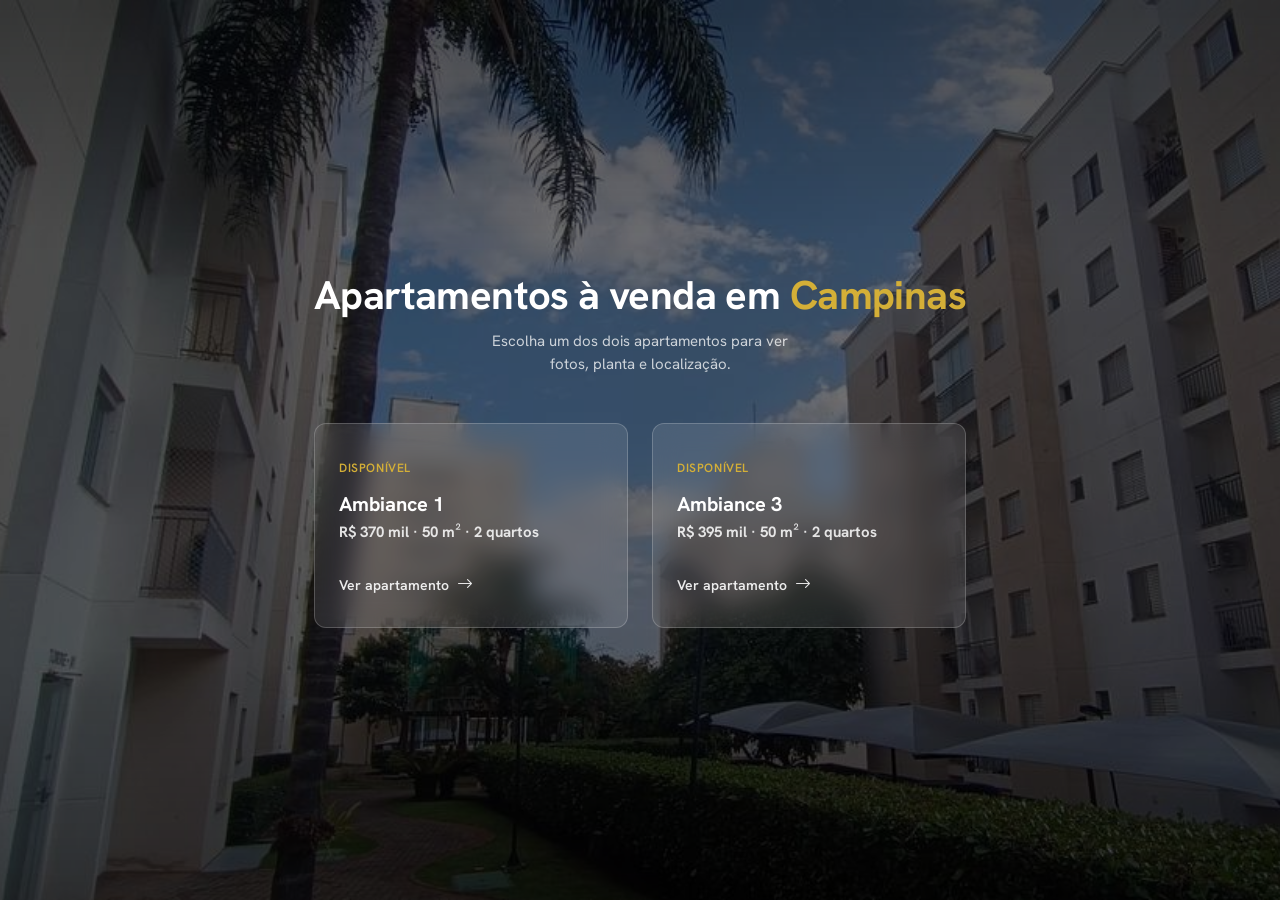
==== index.html @ 7e11f364 "Adiciona site do Ambiance 3, ativa card no hub e corrige caminhos de resources/" ====
<!DOCTYPE html>
<html lang="pt-BR">
<head>
  <meta charset="utf-8">
  <meta name="viewport" content="width=device-width, initial-scale=1">
  <title>Ambiance · Apartamentos à venda em Campinas</title>
  <meta name="description" content="Dois apartamentos à venda nos condomínios Ambiance em Campinas: Ambiance 1 (50 m², 2 quartos, R$ 370 mil) e Ambiance 3 (R$ 395 mil). Fotos, planta e localização.">
  <meta name="theme-color" content="#1a1c1c">
  <link rel="icon" href="favicon.svg" type="image/svg+xml">
  <link rel="canonical" href="https://ambiance1-campinas.vercel.app/">
  <!-- Open Graph -->
  <meta property="og:type" content="website">
  <meta property="og:locale" content="pt_BR">
  <meta property="og:site_name" content="Condomínios Ambiance">
  <meta property="og:title" content="Ambiance · Apartamentos à venda em Campinas">
  <meta property="og:description"
        content="Dois apartamentos à venda nos condomínios Ambiance em Campinas: Ambiance 1 (50 m², 2 quartos, R$ 370 mil) e Ambiance 3 (R$ 395 mil). Fotos, planta e localização.">
  <meta property="og:url" content="https://ambiance1-campinas.vercel.app/">
  <meta property="og:image" content="https://ambiance1-campinas.vercel.app/og-hub.jpg">
  <meta property="og:image:width" content="1200">
  <meta property="og:image:height" content="630">
  <meta property="og:image:alt" content="Página de escolha entre os apartamentos dos condomínios Ambiance 1 e Ambiance 3, em Campinas.">
  <!-- Twitter Card -->
  <meta name="twitter:card" content="summary_large_image">
  <meta name="twitter:title" content="Ambiance · Apartamentos à venda em Campinas">
  <meta name="twitter:description"
        content="Dois apartamentos à venda nos condomínios Ambiance em Campinas: Ambiance 1 (50 m², 2 quartos, R$ 370 mil) e Ambiance 3 (R$ 395 mil). Fotos, planta e localização.">
  <meta name="twitter:image" content="https://ambiance1-campinas.vercel.app/og-hub.jpg">
  <link href="https://fonts.googleapis.com" rel="preconnect">
  <link crossorigin="" href="https://fonts.gstatic.com" rel="preconnect">
  <link href="https://fonts.googleapis.com/css2?family=Hanken+Grotesk:wght@600;700&display=swap" rel="stylesheet">
  <link rel="stylesheet" href="https://cdn.jsdelivr.net/npm/bootstrap-icons@1.11.3/font/bootstrap-icons.css">
  <style>
    * { box-sizing: border-box; }
    body {
      margin: 0;
      min-height: 100vh;
      display: grid;
      place-content: center;
      background: #1a1c1c;             /* inverse-surface — primeiro frame já escuro, sem flash claro */
      color: #ffffff;
      font-family: 'Hanken Grotesk', sans-serif;
      text-align: center;
      padding: 32px 16px;              /* margin-mobile */
    }
    h1 {
      margin: 0 0 12px;
      font-size: clamp(28px, 5vw, 40px);
      font-weight: 700;
      letter-spacing: -0.015em;
      line-height: 1.15;
      color: #ffffff;
    }
    .hub-accent { color: #d4af37; }   /* ouro — realce em "Campinas", como no h1 do site */
    .hub-sub {
      margin: 0 auto 48px;
      max-width: 42ch;                /* linha equilibrada em telas largas */
      font-size: 15px;
      line-height: 1.5;
      color: rgba(255, 255, 255, 0.75);
    }

    .hub-bg {
      position: fixed;
      inset: 0;
      z-index: -1;
    }
    .hub-bg img {
      position: absolute;
      inset: 0;
      width: 100%;
      height: 100%;
      object-fit: cover;
      transition: opacity 500ms ease-out;
    }
    .hub-bg__a1 { opacity: 1; object-position: 30% center; }   /* fatia palmeira+caminho preservada no portrait */
    .hub-bg__a3 { opacity: 0; object-position: center; }        /* torres simétricas; oculta por padrão */

    .hub-bg::after {                 /* véu escuro para o texto permanecer legível */
      content: "";
      position: absolute;
      inset: 0;
      background-color: rgba(0, 0, 0, 0.62);
      background-image: linear-gradient(180deg, rgba(0, 0, 0, 0.35), transparent 28%, transparent 72%, rgba(0, 0, 0, 0.35));
      opacity: 0.9;
      transition: opacity 500ms ease-out;
    }

    /* crossfade via hover/focus nos cards — CSS puro, sem JS */
    body:has(.hub-card--1:hover, .hub-card--1:focus-visible) .hub-bg__a1,
    body:has(.hub-card--3:hover, .hub-card--3:focus-visible) .hub-bg__a3 { opacity: 1; }
    body:has(.hub-card--1:hover, .hub-card--1:focus-visible) .hub-bg__a3,
    body:has(.hub-card--3:hover, .hub-card--3:focus-visible) .hub-bg__a1 { opacity: 0; }

    /* hover em qualquer card: véu alivia para revelar a foto */
    body:has(.hub-card--1:hover, .hub-card--1:focus-visible, .hub-card--3:hover, .hub-card--3:focus-visible) .hub-bg::after { opacity: 0.75; }

    .hub-grid {
      display: grid;
      grid-template-columns: 1fr;      /* empilhado no mobile */
      gap: 24px;                       /* gutter */
      width: min(100%, 760px);
      margin: 0 auto;
    }
    @media (min-width: 640px) {
      .hub-grid { grid-template-columns: 1fr 1fr; }  /* lado a lado */
    }

    .hub-card {
      display: block;
      background: rgba(255, 255, 255, 0.10);        /* glass-panel sobre a foto */
      border: 1px solid rgba(255, 255, 255, 0.20);
      border-radius: 12px;             /* match com rounded-xl (glass-panel) do site */
      backdrop-filter: blur(12px);
      -webkit-backdrop-filter: blur(12px);
      color: #ffffff;
      text-decoration: none;
      transition: box-shadow 250ms ease, transform 250ms ease, border-color 250ms ease;
    }
    a.hub-card:hover,
    a.hub-card:focus-visible {
      border-color: #d4af37;           /* ouro — gold de assinatura do DESIGN.md */
      box-shadow: 0 12px 24px rgba(0, 0, 0, 0.30);  /* Shadow-MD reforçada p/ fundo escuro */
      transform: translateY(-2px);
    }
    a.hub-card:focus-visible {
      outline: 2px solid #d4af37;
      outline-offset: 4px;
    }
    @media (prefers-reduced-motion: reduce) {
      .hub-card, .hub-card .bi { transition: none; }
      a.hub-card:hover, a.hub-card:focus-visible,
      a.hub-card:hover .bi, a.hub-card:focus-visible .bi { transform: none; }
      .hub-bg img, .hub-bg::after { transition: none; }   /* troca de fundo instantânea */
    }

    .hub-card-inner {
      display: flex;
      flex-direction: column;
      align-items: flex-start;         /* leitura à esquerda, como o hero do site em desktop */
      height: 100%;                    /* estica p/ ancorar o CTA na base */
      padding: 32px 24px;              /* padding interno de card do DESIGN.md */
    }

    /* Slot de estado: eyebrow e badge na mesma altura, alinhando os títulos dos cards */
    .hub-card-eyebrow,
    .hub-card-badge {
      display: inline-flex;
      align-items: center;
      min-height: 24px;
      margin-bottom: 12px;
      font-size: 12px;
      font-weight: 600;
      letter-spacing: 0.05em;          /* label-md do DESIGN.md */
      text-transform: uppercase;
    }
    .hub-card-eyebrow { color: #d4af37; }
    .hub-card-badge {
      padding: 4px 12px;
      border: 1px solid rgba(255, 255, 255, 0.25);
      border-radius: 9999px;           /* rounded-full */
      background: rgba(255, 255, 255, 0.12);        /* chip glass, ecoa o próprio card */
      color: rgba(255, 255, 255, 0.80);
    }

    .hub-card-title { margin: 0 0 6px; font-size: 20px; font-weight: 700; line-height: 1.2; }
    .hub-card-value  { font-size: 15px; font-weight: 700; color: rgba(255, 255, 255, 0.85); }

    .hub-card-cta {
      display: inline-flex;
      align-items: center;
      gap: 8px;
      margin-top: auto;                /* CTA ancorado na base do card */
      padding-top: 32px;
      font-size: 14px;
      font-weight: 600;
      color: rgba(255, 255, 255, 0.90);
    }
    .hub-card .bi {
      font-size: 16px;
      transition: transform 250ms ease, color 250ms ease;
    }
    a.hub-card:hover .bi,
    a.hub-card:focus-visible .bi { transform: translateX(4px); color: #d4af37; }
  </style>
</head>
<body>
  <div class="hub-bg" aria-hidden="true">
    <img class="hub-bg__a1" src="ambiance-1/ambiance1-bg-1280.jpg" srcset="ambiance-1/ambiance1-bg-800.jpg 800w, ambiance-1/ambiance1-bg-1280.jpg 1280w, ambiance-1/ambiance1-bg-1920.jpg 1920w" sizes="100vw" alt="" decoding="async" fetchpriority="high">
    <img class="hub-bg__a3" src="ambiance-3/ambiance-3-bg-1024.jpg" sizes="100vw" alt="" decoding="async">
  </div>
  <main>
    <h1>Apartamentos à venda em <span class="hub-accent">Campinas</span></h1>
    <p class="hub-sub">Escolha um dos dois apartamentos para ver fotos, planta e localização.</p>
    <div class="hub-grid">
      <a class="hub-card hub-card--1" href="ambiance-1/">
        <div class="hub-card-inner">
          <span class="hub-card-eyebrow">Disponível</span>
          <h2 class="hub-card-title">Ambiance 1</h2>
          <span class="hub-card-value">R$ 370 mil · 50 m² · 2 quartos</span>
          <span class="hub-card-cta">Ver apartamento <i class="bi bi-arrow-right" aria-hidden="true"></i></span>
        </div>
      </a>
      <a class="hub-card hub-card--3" href="ambiance-3/">
        <div class="hub-card-inner">
          <span class="hub-card-eyebrow">Disponível</span>
          <h2 class="hub-card-title">Ambiance 3</h2>
          <span class="hub-card-value">R$ 395 mil · 50 m² · 2 quartos</span>
          <span class="hub-card-cta">Ver apartamento <i class="bi bi-arrow-right" aria-hidden="true"></i></span>
        </div>
      </a>
    </div>
  </main>
</body>
</html>
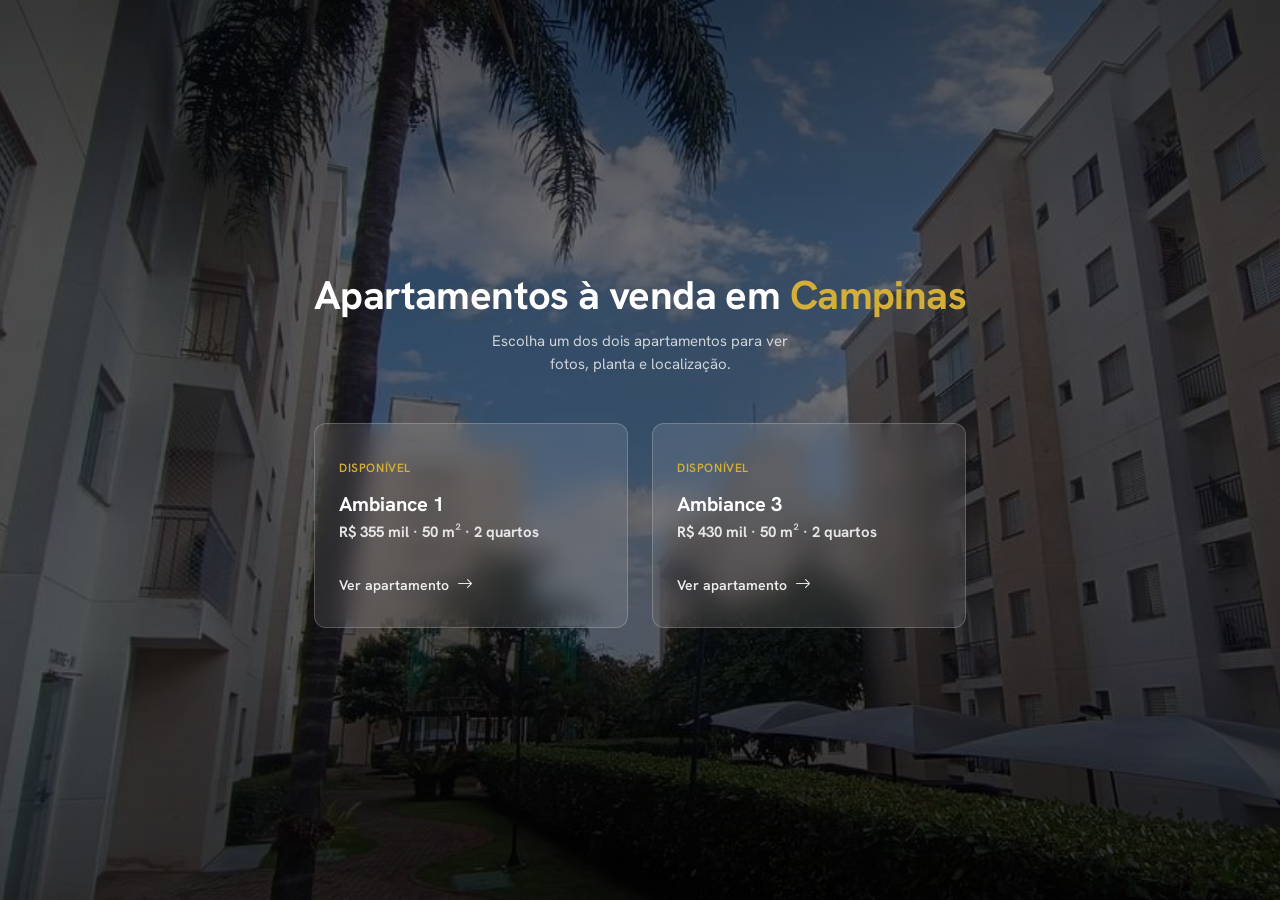
==== commit dc9bc3e6: "Atualiza valores de venda: Ambiance 1 para 355 mil e Ambiance 3 para 430 mil (sites e hub)" ====
--- a/index.html
+++ b/index.html
@@ -1,10 +1,19 @@
 <!DOCTYPE html>
 <html lang="pt-BR">
 <head>
+  <!-- Google tag (gtag.js) — mesmo ID dos sites -->
+  <script async src="https://www.googletagmanager.com/gtag/js?id=G-R40NFZHCLM"></script>
+  <script>
+    window.dataLayer = window.dataLayer || [];
+    function gtag() { dataLayer.push(arguments); }
+    gtag('js', new Date());
+
+    gtag('config', 'G-R40NFZHCLM');
+  </script>
   <meta charset="utf-8">
   <meta name="viewport" content="width=device-width, initial-scale=1">
   <title>Ambiance · Apartamentos à venda em Campinas</title>
-  <meta name="description" content="Dois apartamentos à venda nos condomínios Ambiance em Campinas: Ambiance 1 (50 m², 2 quartos, R$ 370 mil) e Ambiance 3 (R$ 395 mil). Fotos, planta e localização.">
+  <meta name="description" content="Dois apartamentos à venda nos condomínios Ambiance em Campinas: Ambiance 1 (50 m², 2 quartos, R$ 355 mil) e Ambiance 3 (R$ 430 mil). Fotos, planta e localização.">
   <meta name="theme-color" content="#1a1c1c">
   <link rel="icon" href="favicon.svg" type="image/svg+xml">
   <link rel="canonical" href="https://ambiance1-campinas.vercel.app/">
@@ -14,7 +23,7 @@
   <meta property="og:site_name" content="Condomínios Ambiance">
   <meta property="og:title" content="Ambiance · Apartamentos à venda em Campinas">
   <meta property="og:description"
-        content="Dois apartamentos à venda nos condomínios Ambiance em Campinas: Ambiance 1 (50 m², 2 quartos, R$ 370 mil) e Ambiance 3 (R$ 395 mil). Fotos, planta e localização.">
+        content="Dois apartamentos à venda nos condomínios Ambiance em Campinas: Ambiance 1 (50 m², 2 quartos, R$ 355 mil) e Ambiance 3 (R$ 430 mil). Fotos, planta e localização.">
   <meta property="og:url" content="https://ambiance1-campinas.vercel.app/">
   <meta property="og:image" content="https://ambiance1-campinas.vercel.app/og-hub.jpg">
   <meta property="og:image:width" content="1200">
@@ -24,7 +33,7 @@
   <meta name="twitter:card" content="summary_large_image">
   <meta name="twitter:title" content="Ambiance · Apartamentos à venda em Campinas">
   <meta name="twitter:description"
-        content="Dois apartamentos à venda nos condomínios Ambiance em Campinas: Ambiance 1 (50 m², 2 quartos, R$ 370 mil) e Ambiance 3 (R$ 395 mil). Fotos, planta e localização.">
+        content="Dois apartamentos à venda nos condomínios Ambiance em Campinas: Ambiance 1 (50 m², 2 quartos, R$ 355 mil) e Ambiance 3 (R$ 430 mil). Fotos, planta e localização.">
   <meta name="twitter:image" content="https://ambiance1-campinas.vercel.app/og-hub.jpg">
   <link href="https://fonts.googleapis.com" rel="preconnect">
   <link crossorigin="" href="https://fonts.gstatic.com" rel="preconnect">
@@ -86,7 +95,8 @@
       transition: opacity 500ms ease-out;
     }
 
-    /* crossfade via hover/focus nos cards — CSS puro, sem JS */
+    /* crossfade via hover/focus nos cards — CSS puro; o JS da página fica fora
+       daqui: gtag + mecanismo magic no <head> e tracking no fim do body */
     body:has(.hub-card--1:hover, .hub-card--1:focus-visible) .hub-bg__a1,
     body:has(.hub-card--3:hover, .hub-card--3:focus-visible) .hub-bg__a3 { opacity: 1; }
     body:has(.hub-card--1:hover, .hub-card--1:focus-visible) .hub-bg__a3,
@@ -183,6 +193,28 @@
     a.hub-card:hover .bi,
     a.hub-card:focus-visible .bi { transform: translateX(4px); color: #d4af37; }
   </style>
+  <script>
+    // Mecanismo magic (mesma mini-lógica do resources/app.js, que o hub não
+    // carrega): o hub não tem CTAs, mas gravar aqui vale para todo o domínio
+    // (localStorage é por origem).
+    (function () {
+      var enabled = false;
+      try { enabled = localStorage.getItem('wa-enabled') === 'true'; } catch (e) { /* storage bloqueado */ }
+      try {
+        var url = new URL(window.location.href);
+        if (url.searchParams.has('magic')) {
+          enabled = url.searchParams.get('magic') === 'awesome';
+          try {
+            if (enabled) localStorage.setItem('wa-enabled', 'true');
+            else localStorage.removeItem('wa-enabled');
+          } catch (e) { /* sem persistencia: vale so nesta visita */ }
+          url.searchParams.delete('magic');
+          window.history.replaceState(null, '', url.toString());
+        }
+      } catch (e) { /* ignore — estado padrão (oculto) já é o fallback */ }
+      if (enabled) document.documentElement.classList.add('wa-enabled');
+    })();
+  </script>
 </head>
 <body>
   <div class="hub-bg" aria-hidden="true">
@@ -193,23 +225,61 @@
     <h1>Apartamentos à venda em <span class="hub-accent">Campinas</span></h1>
     <p class="hub-sub">Escolha um dos dois apartamentos para ver fotos, planta e localização.</p>
     <div class="hub-grid">
-      <a class="hub-card hub-card--1" href="ambiance-1/">
+      <a class="hub-card hub-card--1" href="ambiance-1/?utm_source=hub&amp;utm_medium=card">
         <div class="hub-card-inner">
           <span class="hub-card-eyebrow">Disponível</span>
           <h2 class="hub-card-title">Ambiance 1</h2>
-          <span class="hub-card-value">R$ 370 mil · 50 m² · 2 quartos</span>
+          <span class="hub-card-value">R$ 355 mil · 50 m² · 2 quartos</span>
           <span class="hub-card-cta">Ver apartamento <i class="bi bi-arrow-right" aria-hidden="true"></i></span>
         </div>
       </a>
-      <a class="hub-card hub-card--3" href="ambiance-3/">
+      <a class="hub-card hub-card--3" href="ambiance-3/?utm_source=hub&amp;utm_medium=card">
         <div class="hub-card-inner">
           <span class="hub-card-eyebrow">Disponível</span>
           <h2 class="hub-card-title">Ambiance 3</h2>
-          <span class="hub-card-value">R$ 395 mil · 50 m² · 2 quartos</span>
+          <span class="hub-card-value">R$ 430 mil · 50 m² · 2 quartos</span>
           <span class="hub-card-cta">Ver apartamento <i class="bi bi-arrow-right" aria-hidden="true"></i></span>
         </div>
       </a>
     </div>
   </main>
+  <script>
+    // Tracking GA4 do hub — self-contained (o hub nao carrega resources/app.js).
+    // Espelha o padrao do app.js: gaTrack com guarda, select_content com
+    // content_type/content_id e utm_landing quando a chegada veio por link
+    // rastreavel. UTM permanece na URL; so o ?magic= e removido (script do <head>).
+    (function () {
+      function gaTrack(event, params) {
+        if (typeof gtag !== 'function') return; // GA ausente/bloqueado: silencioso
+        try { gtag('event', event, params || {}); } catch (e) { /* ignore */ }
+      }
+
+      // Chegada com UTM na URL do proprio hub (mesma mini-logica do app.js).
+      var UTMS = ['utm_source', 'utm_medium', 'utm_campaign', 'utm_term', 'utm_content'];
+      try {
+        var params = new URLSearchParams(window.location.search);
+        var found = {};
+        var has = false;
+        for (var i = 0; i < UTMS.length; i++) {
+          var v = params.get(UTMS[i]);
+          if (v) { found[UTMS[i]] = v; has = true; }
+        }
+        if (has) gaTrack('utm_landing', found);
+      } catch (e) { /* ignore */ }
+
+      // Clique nos cards -> select_content indicando o destino.
+      document.addEventListener('click', function (e) {
+        var el = e.target;
+        var card = el && el.closest ? el.closest('a.hub-card') : null;
+        if (!card) return;
+        var destino = (card.getAttribute('href') || '').split('/')[0] || '(desconhecido)';
+        gaTrack('select_content', {
+          section_name: 'hub',
+          content_type: 'hub_card',
+          content_id: destino
+        });
+      });
+    })();
+  </script>
 </body>
 </html>
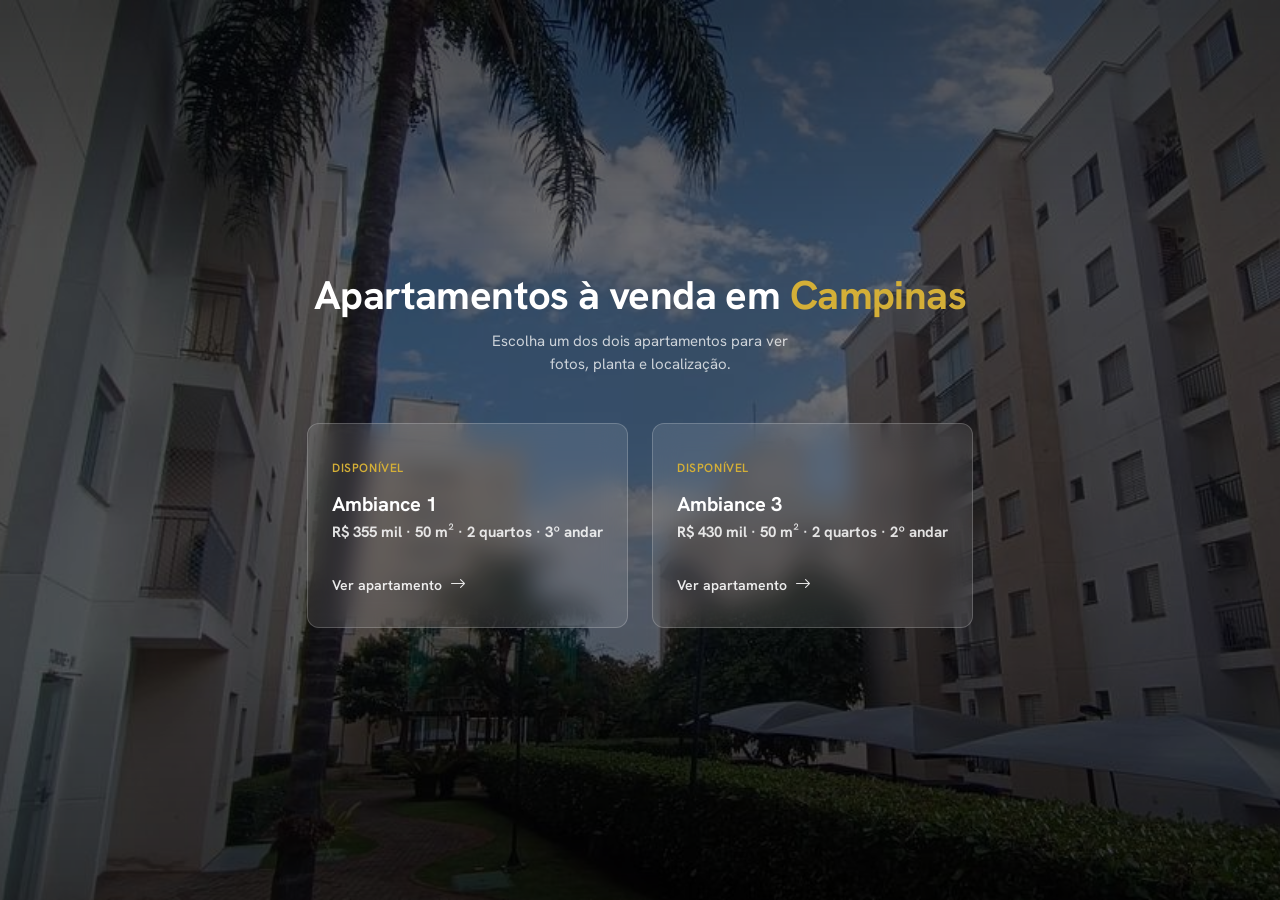
==== commit b11d868a: "Mostra andar dos apartamentos nos cards do hub (Ambiance 1: 3o andar, Ambiance 3: 2o andar)" ====
--- a/index.html
+++ b/index.html
@@ -16,7 +16,8 @@
   <meta name="description" content="Dois apartamentos à venda nos condomínios Ambiance em Campinas: Ambiance 1 (50 m², 2 quartos, R$ 355 mil) e Ambiance 3 (R$ 430 mil). Fotos, planta e localização.">
   <meta name="theme-color" content="#1a1c1c">
   <link rel="icon" href="favicon.svg" type="image/svg+xml">
-  <link rel="canonical" href="https://ambiance1-campinas.vercel.app/">
+  <link rel="apple-touch-icon" href="apple-touch-icon.png">
+  <link rel="canonical" href="https://marconivini.github.io/apartamento-ambiance/">
   <!-- Open Graph -->
   <meta property="og:type" content="website">
   <meta property="og:locale" content="pt_BR">
@@ -24,8 +25,8 @@
   <meta property="og:title" content="Ambiance · Apartamentos à venda em Campinas">
   <meta property="og:description"
         content="Dois apartamentos à venda nos condomínios Ambiance em Campinas: Ambiance 1 (50 m², 2 quartos, R$ 355 mil) e Ambiance 3 (R$ 430 mil). Fotos, planta e localização.">
-  <meta property="og:url" content="https://ambiance1-campinas.vercel.app/">
-  <meta property="og:image" content="https://ambiance1-campinas.vercel.app/og-hub.jpg">
+  <meta property="og:url" content="https://marconivini.github.io/apartamento-ambiance/">
+  <meta property="og:image" content="https://marconivini.github.io/apartamento-ambiance/og-hub.jpg">
   <meta property="og:image:width" content="1200">
   <meta property="og:image:height" content="630">
   <meta property="og:image:alt" content="Página de escolha entre os apartamentos dos condomínios Ambiance 1 e Ambiance 3, em Campinas.">
@@ -34,7 +35,7 @@
   <meta name="twitter:title" content="Ambiance · Apartamentos à venda em Campinas">
   <meta name="twitter:description"
         content="Dois apartamentos à venda nos condomínios Ambiance em Campinas: Ambiance 1 (50 m², 2 quartos, R$ 355 mil) e Ambiance 3 (R$ 430 mil). Fotos, planta e localização.">
-  <meta name="twitter:image" content="https://ambiance1-campinas.vercel.app/og-hub.jpg">
+  <meta name="twitter:image" content="https://marconivini.github.io/apartamento-ambiance/og-hub.jpg">
   <link href="https://fonts.googleapis.com" rel="preconnect">
   <link crossorigin="" href="https://fonts.gstatic.com" rel="preconnect">
   <link href="https://fonts.googleapis.com/css2?family=Hanken+Grotesk:wght@600;700&display=swap" rel="stylesheet">
@@ -229,7 +230,7 @@
         <div class="hub-card-inner">
           <span class="hub-card-eyebrow">Disponível</span>
           <h2 class="hub-card-title">Ambiance 1</h2>
-          <span class="hub-card-value">R$ 355 mil · 50 m² · 2 quartos</span>
+          <span class="hub-card-value">R$ 355 mil · 50 m² · 2 quartos · 3º andar</span>
           <span class="hub-card-cta">Ver apartamento <i class="bi bi-arrow-right" aria-hidden="true"></i></span>
         </div>
       </a>
@@ -237,7 +238,7 @@
         <div class="hub-card-inner">
           <span class="hub-card-eyebrow">Disponível</span>
           <h2 class="hub-card-title">Ambiance 3</h2>
-          <span class="hub-card-value">R$ 430 mil · 50 m² · 2 quartos</span>
+          <span class="hub-card-value">R$ 430 mil · 50 m² · 2 quartos · 2º andar</span>
           <span class="hub-card-cta">Ver apartamento <i class="bi bi-arrow-right" aria-hidden="true"></i></span>
         </div>
       </a>
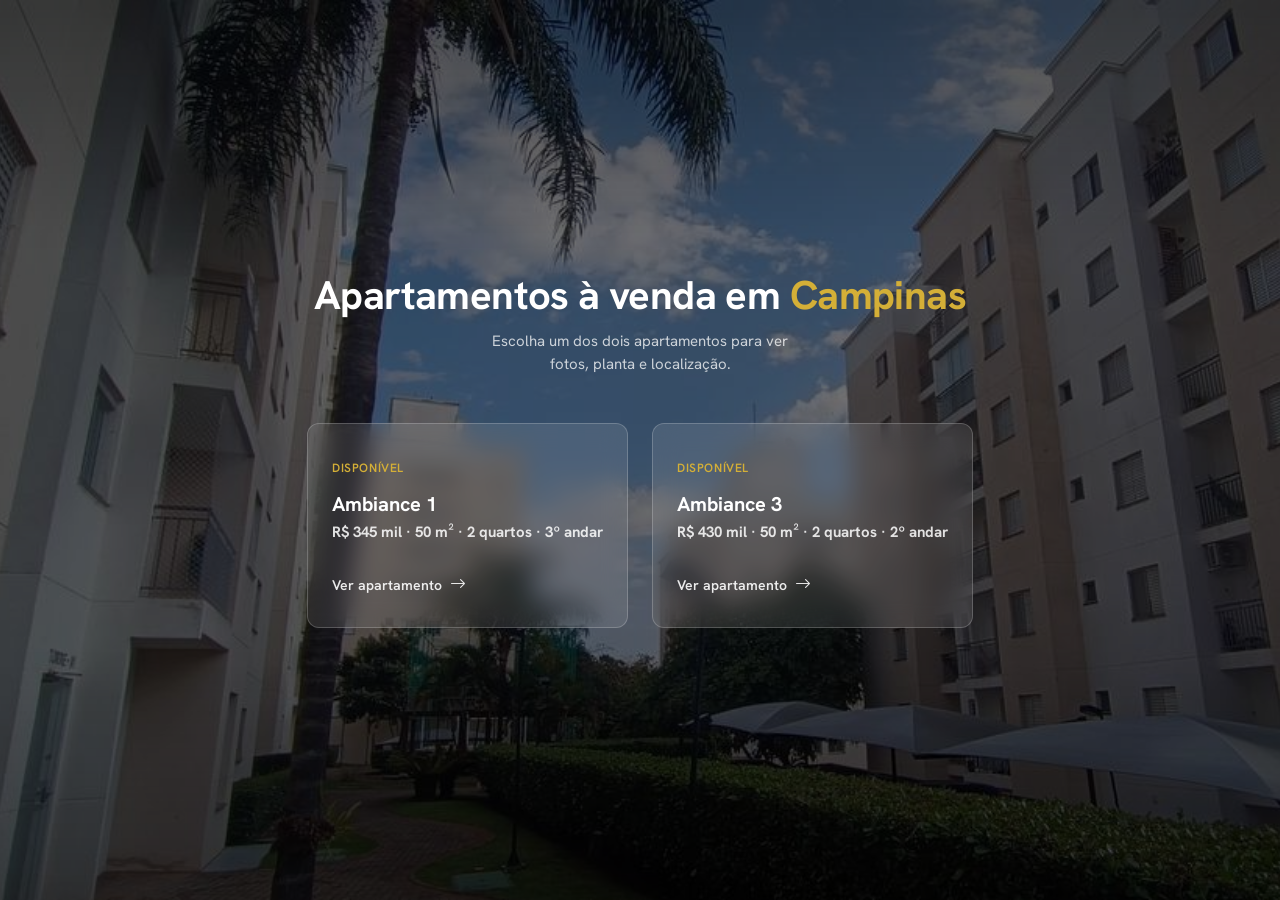
==== commit 2828b205: "Atualiza valor de venda do Ambiance 1 para 345 mil (site, hub e llms.txt)" ====
--- a/index.html
+++ b/index.html
@@ -13,7 +13,7 @@
   <meta charset="utf-8">
   <meta name="viewport" content="width=device-width, initial-scale=1">
   <title>Ambiance · Apartamentos à venda em Campinas</title>
-  <meta name="description" content="Dois apartamentos à venda nos condomínios Ambiance em Campinas: Ambiance 1 (50 m², 2 quartos, R$ 355 mil) e Ambiance 3 (R$ 430 mil). Fotos, planta e localização.">
+  <meta name="description" content="Dois apartamentos à venda nos condomínios Ambiance em Campinas: Ambiance 1 (50 m², 2 quartos, R$ 345 mil) e Ambiance 3 (R$ 430 mil). Fotos, planta e localização.">
   <meta name="theme-color" content="#1a1c1c">
   <link rel="icon" href="favicon.svg" type="image/svg+xml">
   <link rel="apple-touch-icon" href="apple-touch-icon.png">
@@ -24,7 +24,7 @@
   <meta property="og:site_name" content="Condomínios Ambiance">
   <meta property="og:title" content="Ambiance · Apartamentos à venda em Campinas">
   <meta property="og:description"
-        content="Dois apartamentos à venda nos condomínios Ambiance em Campinas: Ambiance 1 (50 m², 2 quartos, R$ 355 mil) e Ambiance 3 (R$ 430 mil). Fotos, planta e localização.">
+        content="Dois apartamentos à venda nos condomínios Ambiance em Campinas: Ambiance 1 (50 m², 2 quartos, R$ 345 mil) e Ambiance 3 (R$ 430 mil). Fotos, planta e localização.">
   <meta property="og:url" content="https://marconivini.github.io/apartamento-ambiance/">
   <meta property="og:image" content="https://marconivini.github.io/apartamento-ambiance/og-hub.jpg">
   <meta property="og:image:width" content="1200">
@@ -34,7 +34,7 @@
   <meta name="twitter:card" content="summary_large_image">
   <meta name="twitter:title" content="Ambiance · Apartamentos à venda em Campinas">
   <meta name="twitter:description"
-        content="Dois apartamentos à venda nos condomínios Ambiance em Campinas: Ambiance 1 (50 m², 2 quartos, R$ 355 mil) e Ambiance 3 (R$ 430 mil). Fotos, planta e localização.">
+        content="Dois apartamentos à venda nos condomínios Ambiance em Campinas: Ambiance 1 (50 m², 2 quartos, R$ 345 mil) e Ambiance 3 (R$ 430 mil). Fotos, planta e localização.">
   <meta name="twitter:image" content="https://marconivini.github.io/apartamento-ambiance/og-hub.jpg">
   <link href="https://fonts.googleapis.com" rel="preconnect">
   <link crossorigin="" href="https://fonts.gstatic.com" rel="preconnect">
@@ -230,7 +230,7 @@
         <div class="hub-card-inner">
           <span class="hub-card-eyebrow">Disponível</span>
           <h2 class="hub-card-title">Ambiance 1</h2>
-          <span class="hub-card-value">R$ 355 mil · 50 m² · 2 quartos · 3º andar</span>
+          <span class="hub-card-value">R$ 345 mil · 50 m² · 2 quartos · 3º andar</span>
           <span class="hub-card-cta">Ver apartamento <i class="bi bi-arrow-right" aria-hidden="true"></i></span>
         </div>
       </a>
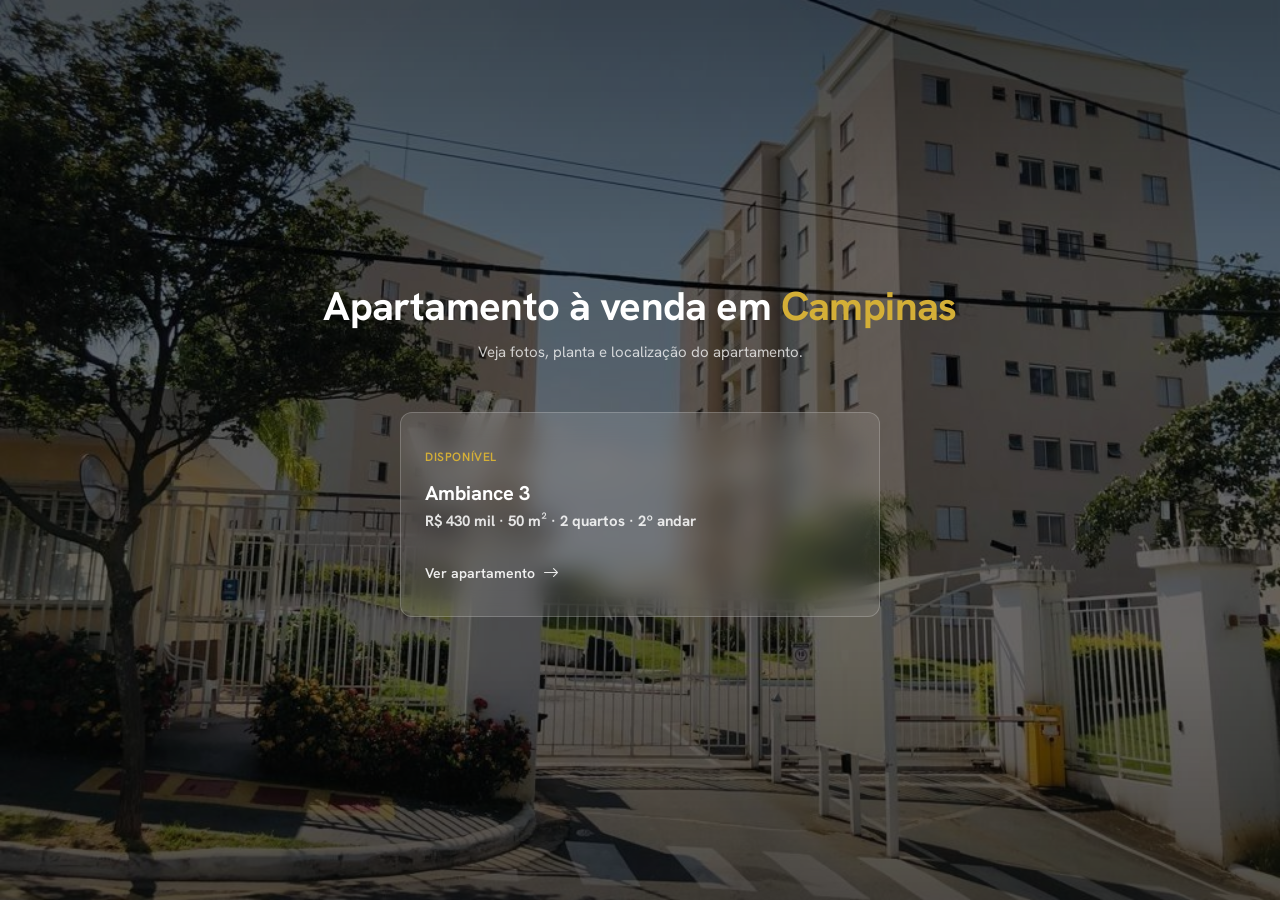
==== commit 7669bb01: "Remove referencias ao Ambiance 1 do hub e do SEO (pagina segue no ar com noindex) - Hub com card uni" ====
--- a/index.html
+++ b/index.html
@@ -12,8 +12,8 @@
   </script>
   <meta charset="utf-8">
   <meta name="viewport" content="width=device-width, initial-scale=1">
-  <title>Ambiance · Apartamentos à venda em Campinas</title>
-  <meta name="description" content="Dois apartamentos à venda nos condomínios Ambiance em Campinas: Ambiance 1 (50 m², 2 quartos, R$ 345 mil) e Ambiance 3 (R$ 430 mil). Fotos, planta e localização.">
+  <title>Ambiance · Apartamento à venda em Campinas</title>
+  <meta name="description" content="Apartamento à venda no Condomínio Ambiance em Campinas: Ambiance 3 (50 m², 2 quartos, R$ 430 mil). Fotos, planta e localização.">
   <meta name="theme-color" content="#1a1c1c">
   <link rel="icon" href="favicon.svg" type="image/svg+xml">
   <link rel="apple-touch-icon" href="apple-touch-icon.png">
@@ -21,21 +21,21 @@
   <!-- Open Graph -->
   <meta property="og:type" content="website">
   <meta property="og:locale" content="pt_BR">
-  <meta property="og:site_name" content="Condomínios Ambiance">
-  <meta property="og:title" content="Ambiance · Apartamentos à venda em Campinas">
+  <meta property="og:site_name" content="Condomínio Ambiance">
+  <meta property="og:title" content="Ambiance · Apartamento à venda em Campinas">
   <meta property="og:description"
-        content="Dois apartamentos à venda nos condomínios Ambiance em Campinas: Ambiance 1 (50 m², 2 quartos, R$ 345 mil) e Ambiance 3 (R$ 430 mil). Fotos, planta e localização.">
+        content="Apartamento à venda no Condomínio Ambiance em Campinas: Ambiance 3 (50 m², 2 quartos, R$ 430 mil). Fotos, planta e localização.">
   <meta property="og:url" content="https://marconivini.github.io/apartamento-ambiance/">
-  <meta property="og:image" content="https://marconivini.github.io/apartamento-ambiance/og-hub.jpg">
+  <meta property="og:image" content="https://marconivini.github.io/apartamento-ambiance/ambiance-3/og-ambiance3.jpg">
   <meta property="og:image:width" content="1200">
   <meta property="og:image:height" content="630">
-  <meta property="og:image:alt" content="Página de escolha entre os apartamentos dos condomínios Ambiance 1 e Ambiance 3, em Campinas.">
+  <meta property="og:image:alt" content="Entrada do Condomínio Ambiance 3, em Campinas.">
   <!-- Twitter Card -->
   <meta name="twitter:card" content="summary_large_image">
-  <meta name="twitter:title" content="Ambiance · Apartamentos à venda em Campinas">
+  <meta name="twitter:title" content="Ambiance · Apartamento à venda em Campinas">
   <meta name="twitter:description"
-        content="Dois apartamentos à venda nos condomínios Ambiance em Campinas: Ambiance 1 (50 m², 2 quartos, R$ 345 mil) e Ambiance 3 (R$ 430 mil). Fotos, planta e localização.">
-  <meta name="twitter:image" content="https://marconivini.github.io/apartamento-ambiance/og-hub.jpg">
+        content="Apartamento à venda no Condomínio Ambiance em Campinas: Ambiance 3 (50 m², 2 quartos, R$ 430 mil). Fotos, planta e localização.">
+  <meta name="twitter:image" content="https://marconivini.github.io/apartamento-ambiance/ambiance-3/og-ambiance3.jpg">
   <link href="https://fonts.googleapis.com" rel="preconnect">
   <link crossorigin="" href="https://fonts.gstatic.com" rel="preconnect">
   <link href="https://fonts.googleapis.com/css2?family=Hanken+Grotesk:wght@600;700&display=swap" rel="stylesheet">
@@ -83,8 +83,7 @@
       object-fit: cover;
       transition: opacity 500ms ease-out;
     }
-    .hub-bg__a1 { opacity: 1; object-position: 30% center; }   /* fatia palmeira+caminho preservada no portrait */
-    .hub-bg__a3 { opacity: 0; object-position: center; }        /* torres simétricas; oculta por padrão */
+    .hub-bg__a3 { opacity: 1; object-position: center; }        /* torres simétricas */
 
     .hub-bg::after {                 /* véu escuro para o texto permanecer legível */
       content: "";
@@ -96,25 +95,14 @@
       transition: opacity 500ms ease-out;
     }
 
-    /* crossfade via hover/focus nos cards — CSS puro; o JS da página fica fora
-       daqui: gtag + mecanismo magic no <head> e tracking no fim do body */
-    body:has(.hub-card--1:hover, .hub-card--1:focus-visible) .hub-bg__a1,
-    body:has(.hub-card--3:hover, .hub-card--3:focus-visible) .hub-bg__a3 { opacity: 1; }
-    body:has(.hub-card--1:hover, .hub-card--1:focus-visible) .hub-bg__a3,
-    body:has(.hub-card--3:hover, .hub-card--3:focus-visible) .hub-bg__a1 { opacity: 0; }
-
-    /* hover em qualquer card: véu alivia para revelar a foto */
-    body:has(.hub-card--1:hover, .hub-card--1:focus-visible, .hub-card--3:hover, .hub-card--3:focus-visible) .hub-bg::after { opacity: 0.75; }
+    /* hover/focus no card: véu alivia para revelar a foto — CSS puro; o JS da
+       página fica fora daqui: gtag + mecanismo magic no <head> e tracking no fim do body */
+    body:has(.hub-card:hover, .hub-card:focus-visible) .hub-bg::after { opacity: 0.75; }
 
     .hub-grid {
       display: grid;
-      grid-template-columns: 1fr;      /* empilhado no mobile */
-      gap: 24px;                       /* gutter */
-      width: min(100%, 760px);
+      width: min(100%, 480px);         /* card único centralizado */
       margin: 0 auto;
-    }
-    @media (min-width: 640px) {
-      .hub-grid { grid-template-columns: 1fr 1fr; }  /* lado a lado */
     }
 
     .hub-card {
@@ -219,21 +207,12 @@
 </head>
 <body>
   <div class="hub-bg" aria-hidden="true">
-    <img class="hub-bg__a1" src="ambiance-1/ambiance1-bg-1280.jpg" srcset="ambiance-1/ambiance1-bg-800.jpg 800w, ambiance-1/ambiance1-bg-1280.jpg 1280w, ambiance-1/ambiance1-bg-1920.jpg 1920w" sizes="100vw" alt="" decoding="async" fetchpriority="high">
-    <img class="hub-bg__a3" src="ambiance-3/ambiance-3-bg-1024.jpg" sizes="100vw" alt="" decoding="async">
+    <img class="hub-bg__a3" src="ambiance-3/ambiance-3-bg-1024.jpg" sizes="100vw" alt="" decoding="async" fetchpriority="high">
   </div>
   <main>
-    <h1>Apartamentos à venda em <span class="hub-accent">Campinas</span></h1>
-    <p class="hub-sub">Escolha um dos dois apartamentos para ver fotos, planta e localização.</p>
+    <h1>Apartamento à venda em <span class="hub-accent">Campinas</span></h1>
+    <p class="hub-sub">Veja fotos, planta e localização do apartamento.</p>
     <div class="hub-grid">
-      <a class="hub-card hub-card--1" href="ambiance-1/?utm_source=hub&amp;utm_medium=card">
-        <div class="hub-card-inner">
-          <span class="hub-card-eyebrow">Disponível</span>
-          <h2 class="hub-card-title">Ambiance 1</h2>
-          <span class="hub-card-value">R$ 345 mil · 50 m² · 2 quartos · 3º andar</span>
-          <span class="hub-card-cta">Ver apartamento <i class="bi bi-arrow-right" aria-hidden="true"></i></span>
-        </div>
-      </a>
       <a class="hub-card hub-card--3" href="ambiance-3/?utm_source=hub&amp;utm_medium=card">
         <div class="hub-card-inner">
           <span class="hub-card-eyebrow">Disponível</span>
